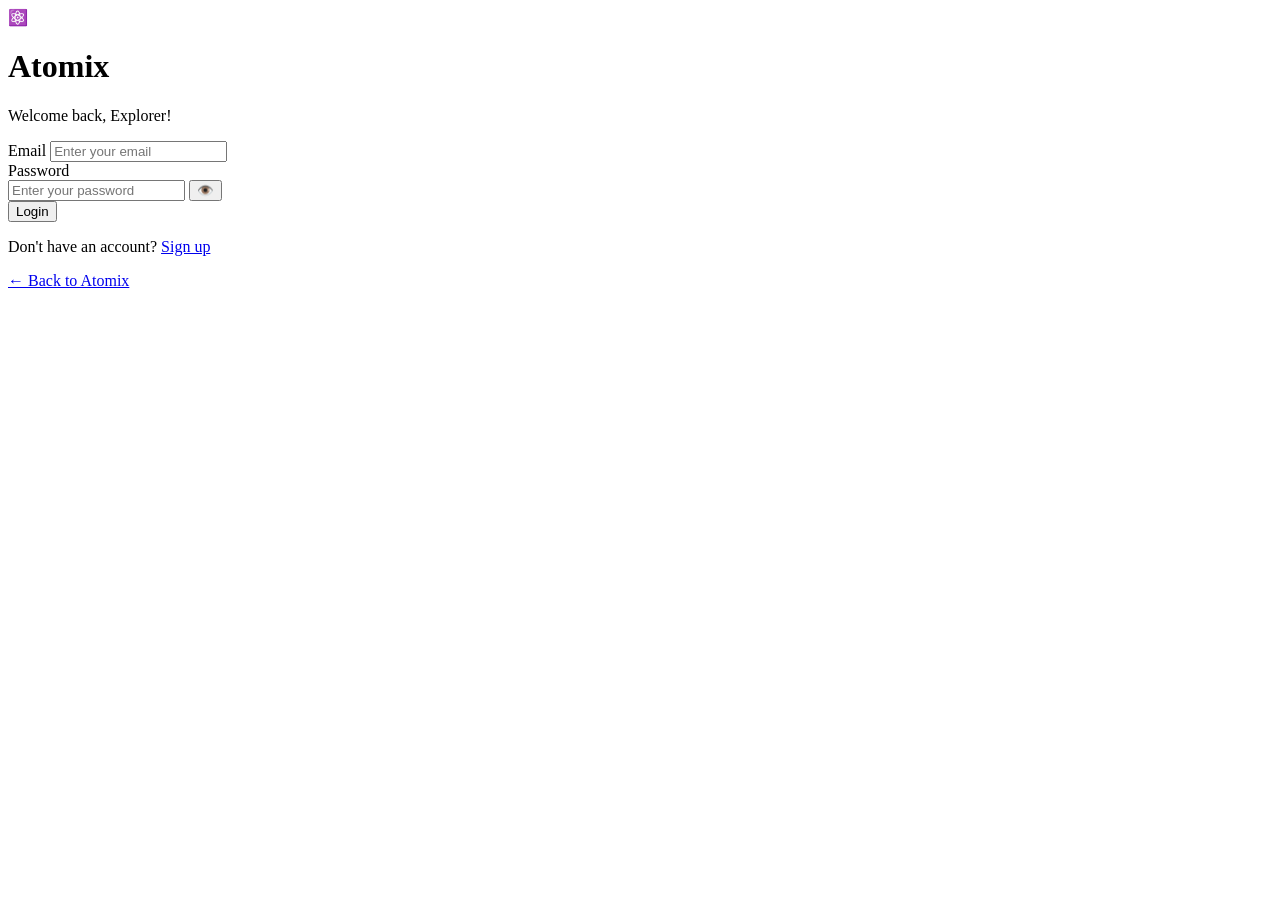
==== login.html @ 88cf4593 "Add files via upload" ====
<!DOCTYPE html>
<html lang="en">
<head>
    <meta charset="UTF-8">
    <meta name="viewport" content="width=device-width, initial-scale=1.0">

    <title>Atomix - Login</title>

    <link rel="stylesheet" href="Login.css">
</head>

<body>

    <div class="login-container">

        <div class="logo">⚛️</div>

        <h1>Atomix</h1>
        <p class="subtitle">Welcome back, Explorer!</p>

        <form id="loginForm">

            <div class="input-box">
                <label>Email</label>

                <input
                    type="email"
                    id="email"
                    placeholder="Enter your email"
                    required
                >
            </div>

            <div class="input-box">
                <label>Password</label>

                <div class="password-wrapper">

                    <input
                        type="password"
                        id="password"
                        placeholder="Enter your password"
                        required
                    >

                    <button
                        type="button"
                        class="show-password"
                        id="toggleLoginPassword"
                    >👁️</button>

                </div>
            </div>

            <button type="submit">Login</button>

        </form>

        <p id="message"></p>

        <p class="signup-text">
            Don't have an account?
            <a href="Signup.html">Sign up</a>
        </p>

        <a href="Index.html" class="back">
            ← Back to Atomix
        </a>

    </div>


    <script src="Auth.js"></script>

    <script>

        const password = document.getElementById("password");
        const eyeButton = document.getElementById("toggleLoginPassword");

        eyeButton.onclick = function () {

            if (password.type === "password") {

                password.type = "text";
                eyeButton.textContent = "🙈";

            } else {

                password.type = "password";
                eyeButton.textContent = "👁️";

            }

        };

    </script>

</body>
</html>
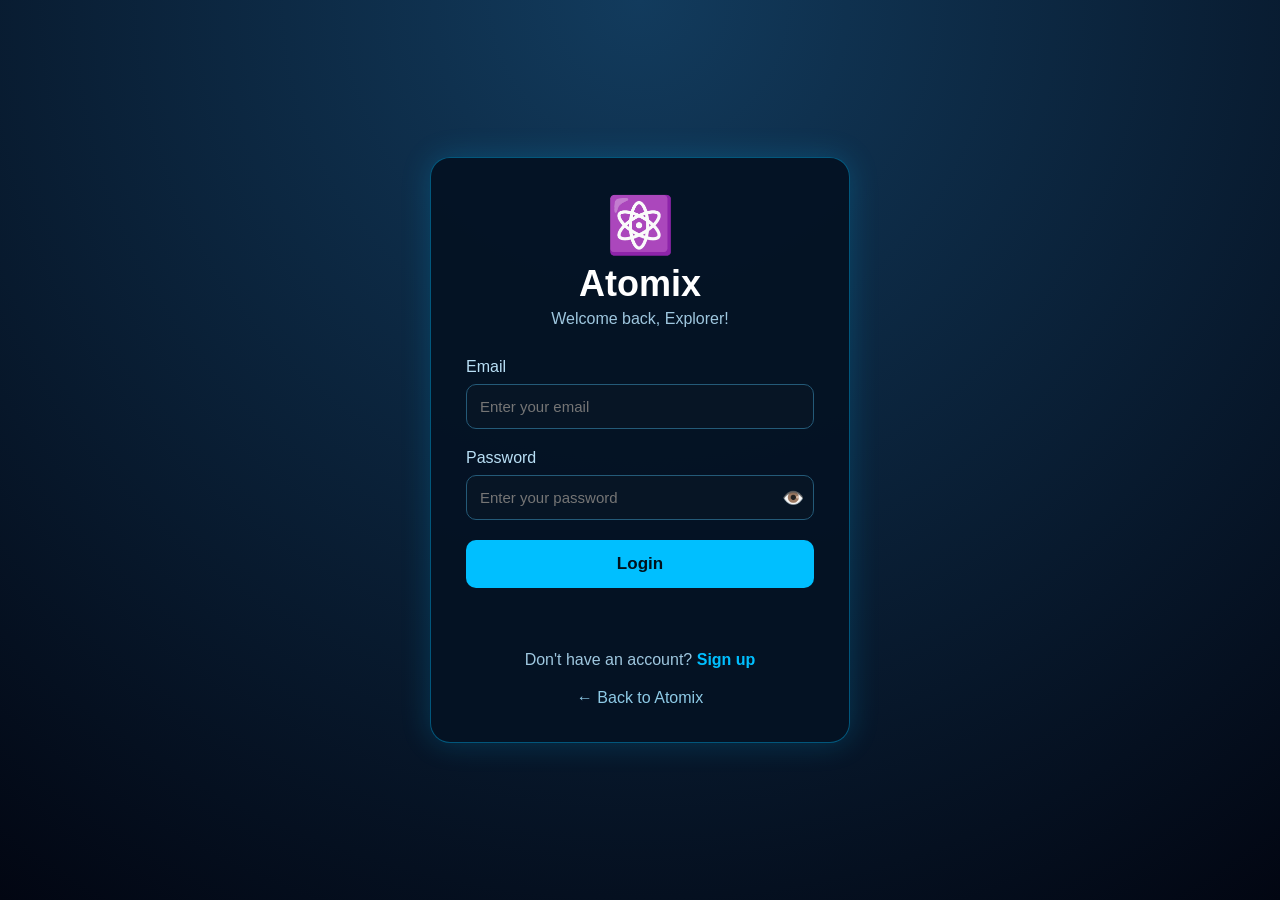
==== commit 56a43789: "Update login.html" ====
--- a/login.html
+++ b/login.html
@@ -6,7 +6,7 @@
 
     <title>Atomix - Login</title>
 
-    <link rel="stylesheet" href="Login.css">
+    <link rel="stylesheet" href="login.css">
 </head>
 
 <body>
@@ -96,4 +96,4 @@
     </script>
 
 </body>
-</html>+</html>
--- a/login.css
+++ b/login.css
@@ -0,0 +1,139 @@
+* {
+    margin: 0;
+    padding: 0;
+    box-sizing: border-box;
+    font-family: Arial, sans-serif;
+}
+
+body {
+    min-height: 100vh;
+    display: flex;
+    justify-content: center;
+    align-items: center;
+    background: radial-gradient(circle at top, #123b5d, #020612);
+    color: white;
+}
+
+.login-container {
+    width: 90%;
+    max-width: 420px;
+    padding: 35px;
+    background: rgba(5, 18, 35, 0.95);
+    border: 1px solid rgba(0, 191, 255, 0.4);
+    border-radius: 20px;
+    box-shadow: 0 0 30px rgba(0, 191, 255, 0.2);
+    text-align: center;
+}
+
+.logo {
+    font-size: 55px;
+    margin-bottom: 5px;
+}
+
+h1 {
+    font-size: 36px;
+    margin-bottom: 5px;
+}
+
+.subtitle {
+    color: #9fc7df;
+    margin-bottom: 30px;
+}
+
+.input-box {
+    text-align: left;
+    margin-bottom: 20px;
+}
+
+.input-box label {
+    display: block;
+    margin-bottom: 8px;
+    color: #b9dff5;
+}
+
+.input-box input {
+    width: 100%;
+    padding: 13px;
+    border: 1px solid #245a78;
+    border-radius: 10px;
+    background: #071525;
+    color: white;
+    outline: none;
+    font-size: 15px;
+}
+
+.input-box input:focus {
+    border-color: #00bfff;
+    box-shadow: 0 0 10px rgba(0, 191, 255, 0.25);
+}
+
+button {
+    width: 100%;
+    padding: 14px;
+    border: none;
+    border-radius: 10px;
+    background: #00bfff;
+    color: #00111c;
+    font-size: 17px;
+    font-weight: bold;
+    cursor: pointer;
+}
+
+button:hover {
+    box-shadow: 0 0 18px rgba(0, 191, 255, 0.5);
+}
+
+#message {
+    margin-top: 18px;
+    color: #5cff9d;
+    min-height: 20px;
+}
+
+.signup-text {
+    margin-top: 25px;
+    color: #9fc7df;
+}
+
+.signup-text a {
+    color: #00bfff;
+    text-decoration: none;
+    font-weight: bold;
+}
+
+.back {
+    display: inline-block;
+    margin-top: 20px;
+    color: #8ecae6;
+    text-decoration: none;
+}
+
+.back:hover,
+.signup-text a:hover {
+    text-decoration: underline;
+}
+
+.password-wrapper {
+    position: relative;
+    width: 100%;
+}
+
+.password-wrapper input {
+    width: 100%;
+    box-sizing: border-box;
+    padding-right: 50px;
+}
+
+.show-password {
+    position: absolute;
+    right: 10px;
+    top: 50%;
+    transform: translateY(-50%);
+    
+    background: transparent;
+    border: none;
+    cursor: pointer;
+    
+    font-size: 18px;
+    padding: 0;
+    width: auto;
+}
